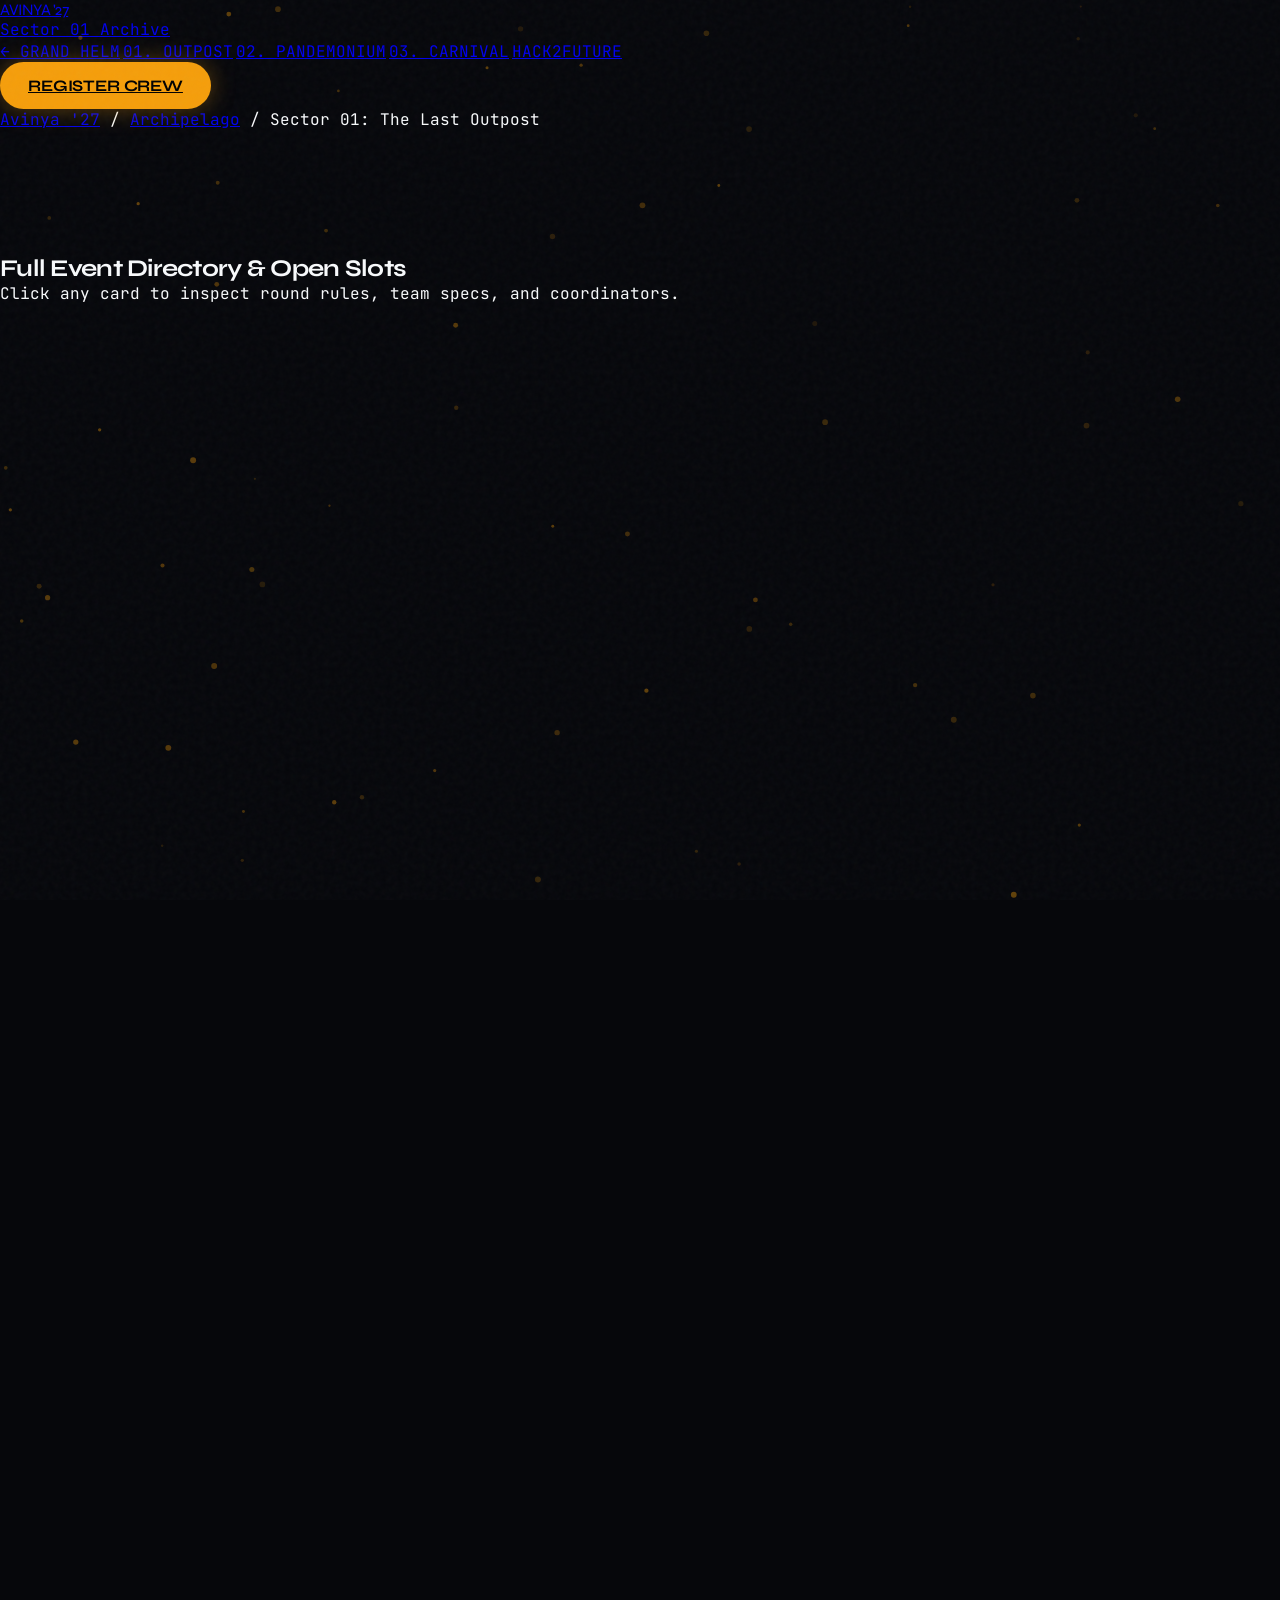
==== day1.html @ 75ce237c "feat: complete multi-page Apple architecture with dedicated subpages, uncharted slots, and full even" ====
<!DOCTYPE html>
<html lang="en" class="scroll-smooth">
<head>
  <meta charset="UTF-8">
  <meta name="viewport" content="width=device-width, initial-scale=1.0">
  <title>Day 1: The Last Outpost | AVINYA '27 - IIIT Dharwad</title>
  <script src="https://cdn.tailwindcss.com"></script>
  <script src="https://unpkg.com/lucide@latest"></script>
  <script src="https://cdnjs.cloudflare.com/ajax/libs/gsap/3.12.5/gsap.min.js"></script>
  <script src="https://cdnjs.cloudflare.com/ajax/libs/gsap/3.12.5/ScrollTrigger.min.js"></script>
  <link rel="stylesheet" href="styles.css">
  <style>:root { --current-accent: #F59E0B; --current-glow: rgba(245, 158, 11, 0.35); }</style>
</head>
<body class="bg-[#06070B] text-slate-100 antialiased selection:bg-amber-500 selection:text-black">

  <div id="page-curtain" class="page-curtain is-active"></div>
  <canvas id="ambient-canvas"></canvas>
  <div class="noise-overlay"></div>

  <!-- Shared Apple-Style Header -->
  <header class="fixed top-0 left-0 right-0 z-40 px-4 sm:px-8 py-4 backdrop-blur-xl bg-[#06070B]/75 border-b border-white/10">
    <div class="max-w-7xl mx-auto flex items-center justify-between">
      <a href="index.html" class="flex items-center gap-3">
        <div class="w-10 h-10 rounded-xl bg-amber-500/20 border border-amber-500/40 p-0.5 flex items-center justify-center text-amber-400">
          <i data-lucide="compass" class="w-5 h-5"></i>
        </div>
        <div>
          <div class="font-display font-black text-lg text-white">AVINYA '27</div>
          <p class="text-[10px] font-mono tracking-widest text-amber-400 uppercase">Sector 01 Archive</p>
        </div>
      </a>

      <nav class="hidden md:flex items-center gap-1 bg-white/5 border border-white/10 px-4 py-1.5 rounded-full backdrop-blur-lg">
        <a href="index.html" class="px-3 py-1.5 text-xs font-mono text-slate-400 hover:text-white transition-colors">&larr; GRAND HELM</a>
        <span class="w-px h-3 bg-white/20 mx-1"></span>
        <a href="day1.html" class="px-3 py-1.5 text-xs font-mono font-bold text-amber-400 bg-white/10 rounded-full">01. OUTPOST</a>
        <a href="day2.html" class="px-3 py-1.5 text-xs font-mono text-slate-300 hover:text-pink-400 transition-colors">02. PANDEMONIUM</a>
        <a href="day3.html" class="px-3 py-1.5 text-xs font-mono text-slate-300 hover:text-yellow-400 transition-colors">03. CARNIVAL</a>
        <a href="hack2future.html" class="px-3 py-1.5 text-xs font-mono text-sky-400 hover:text-sky-300 transition-colors">HACK2FUTURE</a>
      </nav>

      <a href="https://forms.gle/avinya27-register" target="_blank" class="btn-primary text-xs !py-2.5 !px-5 inline-flex items-center gap-2">
        <span>REGISTER CREW</span>
        <i data-lucide="arrow-up-right" class="w-3.5 h-3.5"></i>
      </a>
    </div>
  </header>

  <main class="relative z-10 pt-28 pb-24 px-4 sm:px-6 max-w-7xl mx-auto">
    
    <!-- Breadcrumb -->
    <div class="flex items-center gap-2 text-xs font-mono text-slate-400 mb-8">
      <a href="index.html" class="hover:text-amber-400">Avinya '27</a>
      <span>/</span>
      <a href="index.html#day1" class="hover:text-amber-400">Archipelago</a>
      <span>/</span>
      <span class="text-amber-400">Sector 01: The Last Outpost</span>
    </div>

    <!-- Hero Header -->
    <div class="apple-reveal mb-16">
      <span class="px-3 py-1 rounded bg-amber-500/10 text-amber-400 border border-amber-500/30 text-xs font-mono font-bold inline-block mb-3">
        DAY 01 ARCHIVE // FRIDAY, MARCH 12, 2027
      </span>
      <h1 class="font-display font-black text-5xl sm:text-7xl text-white uppercase tracking-tight mb-4">
        THE LAST <span class="text-amber-400">OUTPOST</span>
      </h1>
      <p class="text-slate-300 font-body text-lg max-w-3xl leading-relaxed mb-6">
        A Dune-inspired desert citadel testing raw algorithmic computation, cybersecurity warfare, and autonomous rover engineering. Powered by Velocity Coding Club, IEEE Student Branch, and the VLSI Society of IIIT Dharwad.
      </p>

      <div class="flex flex-wrap items-center gap-4 text-xs font-mono">
        <span class="px-3 py-1.5 rounded-xl bg-white/5 border border-white/10 text-slate-300">
          📍 Computing Complex & Central Arena
        </span>
        <span class="px-3 py-1.5 rounded-xl bg-amber-500/10 border border-amber-500/30 text-amber-400 font-bold">
          Total Day Bounty: ₹1,70,000+
        </span>
        <span class="px-3 py-1.5 rounded-xl bg-white/5 border border-white/10 text-emerald-400">
          8 Active Protocols & Workshops
        </span>
      </div>
    </div>

    <!-- Event Grid (8+ events populated dynamically) -->
    <div class="mb-20">
      <div class="flex items-center justify-between mb-8 pb-4 border-b border-white/10">
        <div>
          <h2 class="font-display font-bold text-2xl text-white">Full Event Directory & Open Slots</h2>
          <p class="text-xs font-mono text-slate-400">Click any card to inspect round rules, team specs, and coordinators.</p>
        </div>
      </div>
      <div class="grid grid-cols-1 md:grid-cols-2 lg:grid-cols-4 gap-6" id="day1-events-grid"></div>
    </div>

    <!-- Coordinator & Helpdesk Directory -->
    <div class="apple-reveal p-8 rounded-3xl glass-panel border border-amber-500/20 mb-16">
      <h3 class="font-display font-bold text-xl text-white mb-6 flex items-center gap-2">
        <i data-lucide="users" class="w-5 h-5 text-amber-400"></i>
        <span>Sector 01 Command & Coordinators</span>
      </h3>
      <div class="grid grid-cols-1 md:grid-cols-2 gap-4 font-mono text-xs">
        <div class="p-4 rounded-xl bg-black/40 border border-white/5">
          <span class="text-amber-400 font-bold block mb-1">Aarav Sharma</span>
          <span class="text-slate-400 block mb-2">Overall Student Lead (Velocity Coding Club)</span>
          <div class="text-slate-300 flex items-center gap-4">
            <span>📞 +91 98765 43210</span>
            <span>✉️ aarav.velocity@iiitdwd.ac.in</span>
          </div>
        </div>
        <div class="p-4 rounded-xl bg-black/40 border border-white/5">
          <span class="text-amber-400 font-bold block mb-1">Dr. K. Venkatesh</span>
          <span class="text-slate-400 block mb-2">Faculty Advisor (Dept. of Computer Science)</span>
          <div class="text-slate-300 flex items-center gap-4">
            <span>🏛️ Academic Block 1</span>
            <span>✉️ kvenkatesh@iiitdwd.ac.in</span>
          </div>
        </div>
      </div>
    </div>

    <!-- Next Island Navigation Banner -->
    <div class="apple-reveal p-6 rounded-2xl bg-gradient-to-r from-pink-950/40 via-purple-950/20 to-transparent border border-pink-500/30 flex flex-col sm:flex-row items-start sm:items-center justify-between gap-4">
      <div>
        <span class="text-[10px] font-mono text-pink-400 uppercase tracking-widest block">Next Destination</span>
        <h4 class="font-display font-bold text-xl text-white">Sail to Day 02: The Pandemonium &rarr;</h4>
      </div>
      <a href="day2.html" class="btn-primary !bg-pink-500 !shadow-pink-500/30 text-xs">
        ENTER SECTOR 02
      </a>
    </div>

  </main>

  <!-- Modal -->
  <div id="event-modal-backdrop" class="event-modal-backdrop" onclick="window.closeEventModal()"></div>
  <div id="event-modal-content" class="event-modal-content p-6 sm:p-8">
    <div class="flex items-start justify-between gap-4 mb-4">
      <div>
        <span id="modal-category" class="px-2.5 py-1 rounded bg-amber-500/20 text-amber-300 font-mono text-xs border border-amber-500/30 mb-2 inline-block">CATEGORY</span>
        <h3 id="modal-title" class="font-display font-black text-2xl sm:text-3xl text-white">Event Title</h3>
      </div>
      <button onclick="window.closeEventModal()" class="w-9 h-9 rounded-full bg-white/10 flex items-center justify-center text-slate-300">
        <i data-lucide="x" class="w-5 h-5"></i>
      </button>
    </div>
    <div class="rounded-2xl overflow-hidden mb-6 aspect-video max-h-[220px] border border-white/10">
      <img id="modal-image" src="" alt="Event Banner" class="w-full h-full object-cover">
    </div>
    <div class="grid grid-cols-2 sm:grid-cols-3 gap-3 mb-6 font-mono text-xs">
      <div class="p-3 rounded-xl bg-white/5 border border-white/10">
        <span class="text-slate-400 block mb-1">Time</span>
        <span id="modal-time" class="text-white font-semibold">10:00 AM</span>
      </div>
      <div class="p-3 rounded-xl bg-white/5 border border-white/10">
        <span class="text-slate-400 block mb-1">Venue</span>
        <span id="modal-venue" class="text-white font-semibold">Main Lab</span>
      </div>
      <div class="p-3 rounded-xl bg-white/5 border border-white/10 col-span-2 sm:col-span-1">
        <span class="text-slate-400 block mb-1">Cash Bounty</span>
        <span id="modal-bounty" class="text-amber-400 font-bold">₹30,000</span>
      </div>
    </div>
    <div class="mb-5">
      <h4 class="text-xs font-mono uppercase text-slate-400 mb-2">Event Brief</h4>
      <p id="modal-summary" class="text-sm text-slate-300 font-body leading-relaxed"></p>
    </div>
    <div class="mb-5">
      <h4 class="text-xs font-mono uppercase text-slate-400 mb-2">Rounds & Guidelines</h4>
      <ul id="modal-rounds" class="space-y-1.5 text-xs text-slate-300 font-body list-disc list-inside"></ul>
    </div>
    <div class="mb-6 p-3 rounded-xl bg-white/5 border border-white/10 flex items-center justify-between text-xs font-mono">
      <span class="text-slate-400">Coordinator:</span>
      <span id="modal-coordinator" class="text-amber-400 font-semibold">Devansh Patel</span>
    </div>
    <div class="flex items-center justify-end gap-3 pt-4 border-t border-white/10">
      <button onclick="window.closeEventModal()" class="px-5 py-2.5 rounded-full text-xs font-mono text-slate-400 hover:text-white">DISMISS</button>
      <a href="https://forms.gle/avinya27-register" target="_blank" class="btn-primary text-xs !py-2.5 !px-6">REGISTER CREW</a>
    </div>
  </div>

  <script src="events-data.js"></script>
  <script src="app.js"></script>
  <script>
    // Lock particle mode to Dune Desert for Day 1 Page
    window.addEventListener('load', () => {
      if (window.setParticleMode) window.setParticleMode('dune');
    });
  </script>
</body>
</html>
---- styles.css ----
@import url('https://fonts.googleapis.com/css2?family=JetBrains+Mono:wght@300;400;500;700&family=Plus+Jakarta+Sans:wght@300;400;500;600;700;800&family=Syne:wght@500;700;800;900&display=swap');

/* ==========================================================================
   GLOBAL RESET & THEME TOKENS
   ========================================================================== */
:root {
  --font-display: 'Syne', -apple-system, BlinkMacSystemFont, sans-serif;
  --font-body: 'Plus Jakarta Sans', -apple-system, BlinkMacSystemFont, sans-serif;
  --font-mono: 'JetBrains Mono', monospace;

  --current-accent: #F59E0B;
  --current-glow: rgba(245, 158, 11, 0.35);
  --bg-deep: #06070B;
  --card-bg: rgba(14, 16, 25, 0.82);
  --card-border: rgba(255, 255, 255, 0.08);
}

* {
  box-sizing: border-box;
  margin: 0;
  padding: 0;
  -webkit-font-smoothing: antialiased;
  -moz-osx-font-smoothing: grayscale;
}

html {
  scroll-behavior: smooth;
  background-color: var(--bg-deep);
  color: #F8FAFC;
  font-family: var(--font-body);
}

body {
  overflow-x: hidden;
  position: relative;
  background-color: var(--bg-deep);
}

/* Custom Selection */
::selection {
  background: var(--current-accent);
  color: #000;
}

/* Custom Apple-grade Scrollbar */
::-webkit-scrollbar {
  width: 6px;
}
::-webkit-scrollbar-track {
  background: #090A0F;
}
::-webkit-scrollbar-thumb {
  background: rgba(255, 255, 255, 0.2);
  border-radius: 9999px;
  transition: background 0.3s ease;
}
::-webkit-scrollbar-thumb:hover {
  background: var(--current-accent);
}

/* ==========================================================================
   APPLE CINEMA-WIPE TRANSITION CURTAIN
   ========================================================================== */
.page-curtain {
  position: fixed;
  inset: 0;
  background: #06070B;
  z-index: 999;
  pointer-events: none;
  opacity: 0;
  transition: opacity 0.3s cubic-bezier(0.16, 1, 0.3, 1);
}

.page-curtain.is-active {
  opacity: 1;
  pointer-events: auto;
}

/* ==========================================================================
   TYPOGRAPHY
   ========================================================================== */
.font-display {
  font-family: var(--font-display);
  letter-spacing: -0.03em;
}

.font-body {
  font-family: var(--font-body);
}

.font-mono {
  font-family: var(--font-mono);
}

/* Text Shimmer Effect */
.text-shimmer {
  background: linear-gradient(
    90deg,
    rgba(255, 255, 255, 0.8) 0%,
    rgba(255, 255, 255, 1) 40%,
    var(--current-accent) 50%,
    rgba(255, 255, 255, 1) 60%,
    rgba(255, 255, 255, 0.8) 100%
  );
  background-size: 200% auto;
  color: transparent;
  -webkit-background-clip: text;
  background-clip: text;
  animation: shimmer 6s linear infinite;
}

@keyframes shimmer {
  to {
    background-position: 200% center;
  }
}

/* Apple-style Blur-Up Text Reveal */
.apple-reveal {
  opacity: 0;
  transform: translateY(24px) scale(0.98);
  filter: blur(10px);
  transition: opacity 0.8s cubic-bezier(0.16, 1, 0.3, 1),
              transform 0.8s cubic-bezier(0.16, 1, 0.3, 1),
              filter 0.8s cubic-bezier(0.16, 1, 0.3, 1);
}

.apple-reveal.is-visible {
  opacity: 1;
  transform: translateY(0) scale(1);
  filter: blur(0);
}

/* ==========================================================================
   ATMOSPHERIC CANVASES & NOISE
   ========================================================================== */
#ambient-canvas {
  position: fixed;
  top: 0;
  left: 0;
  width: 100vw;
  height: 100vh;
  pointer-events: none;
  z-index: 1;
  opacity: 0.7;
}

.noise-overlay {
  position: fixed;
  top: 0;
  left: 0;
  width: 100vw;
  height: 100vh;
  pointer-events: none;
  z-index: 2;
  opacity: 0.035;
  background-image: url("data:image/svg+xml,%3Csvg viewBox='0 0 200 200' xmlns='http://www.w3.org/2000/svg'%3E%3Cfilter id='noiseFilter'%3E%3CfeTurbulence type='fractalNoise' baseFrequency='0.8' numOctaves='3' stitchTiles='stitch'/%3E%3C/filter%3E%3Crect width='100%25' height='100%25' filter='url(%23noiseFilter)'/%3E%3C/svg%3E");
}

/* ==========================================================================
   GLASSMORPHISM & BORDERS
   ========================================================================== */
.glass-panel {
  background: var(--card-bg);
  backdrop-filter: blur(20px);
  -webkit-backdrop-filter: blur(20px);
  border: 1px solid var(--card-border);
}

.glass-pill {
  background: rgba(12, 14, 22, 0.85);
  backdrop-filter: blur(24px);
  -webkit-backdrop-filter: blur(24px);
  border: 1px solid rgba(255, 255, 255, 0.12);
  box-shadow: 0 20px 40px -15px rgba(0, 0, 0, 0.7),
              0 0 30px -10px var(--current-glow);
}

/* Dynamic Border Beam Effect */
.border-beam-card {
  position: relative;
  overflow: hidden;
  transition: transform 0.4s cubic-bezier(0.16, 1, 0.3, 1),
              box-shadow 0.4s cubic-bezier(0.16, 1, 0.3, 1),
              border-color 0.4s ease;
}

.border-beam-card:hover {
  transform: translateY(-4px);
  box-shadow: 0 20px 35px -10px var(--current-glow);
  border-color: rgba(255, 255, 255, 0.22);
}

/* Uncharted Open Slot Card (Placeholders for upcoming club events) */
.uncharted-slot-card {
  border: 2px dashed rgba(255, 255, 255, 0.15);
  background: rgba(255, 255, 255, 0.02);
  transition: all 0.3s ease;
}

.uncharted-slot-card:hover {
  border-color: var(--current-accent);
  background: rgba(255, 255, 255, 0.04);
  transform: translateY(-3px);
}

/* ==========================================================================
   LOG POSE GYRO HUD COMPONENT (ONE PIECE X APPLE)
   ========================================================================== */
.logpose-dock {
  position: fixed;
  bottom: 24px;
  left: 50%;
  transform: translateX(-50%);
  z-index: 50;
  transition: all 0.4s cubic-bezier(0.16, 1, 0.3, 1);
}

.dial-sphere {
  position: relative;
  width: 44px;
  height: 44px;
  border-radius: 50%;
  background: radial-gradient(circle at 35% 35%, rgba(255, 255, 255, 0.18), rgba(0, 0, 0, 0.85));
  border: 1.5px solid rgba(255, 255, 255, 0.18);
  box-shadow: inset 0 2px 6px rgba(255, 255, 255, 0.2),
              inset 0 -3px 8px rgba(0, 0, 0, 0.8);
  display: flex;
  align-items: center;
  justify-content: center;
  cursor: pointer;
  transition: all 0.3s ease;
}

.dial-sphere:hover {
  border-color: var(--current-accent);
  box-shadow: 0 0 16px var(--current-glow);
}

.dial-sphere.is-active {
  border-color: var(--current-accent);
  box-shadow: 0 0 22px var(--current-glow),
              inset 0 0 10px var(--current-glow);
}

.dial-needle {
  position: absolute;
  width: 3px;
  height: 28px;
  border-radius: 9999px;
  background: linear-gradient(to top, rgba(255,255,255,0.2) 50%, var(--current-accent) 50%);
  transform-origin: center center;
  transition: transform 0.6s cubic-bezier(0.34, 1.56, 0.64, 1);
}

.dial-sphere.is-active .dial-needle {
  animation: needleTremble 0.25s infinite ease-in-out alternate;
}

@keyframes needleTremble {
  0% { transform: rotate(calc(var(--angle, 0deg) - 3deg)); }
  100% { transform: rotate(calc(var(--angle, 0deg) + 3deg)); }
}

/* ==========================================================================
   WANTED BOUNTY CARD & DETAILS
   ========================================================================== */
.bounty-tag {
  font-family: var(--font-mono);
  font-weight: 700;
  letter-spacing: 0.05em;
  color: var(--current-accent);
  background: rgba(245, 158, 11, 0.1);
  border: 1px solid rgba(245, 158, 11, 0.3);
  padding: 4px 10px;
  border-radius: 6px;
}

/* ==========================================================================
   EVENT DOSSIER MODAL / MOBILE BOTTOM SHEET
   ========================================================================== */
.event-modal-backdrop {
  position: fixed;
  inset: 0;
  background: rgba(0, 0, 0, 0.8);
  backdrop-filter: blur(16px);
  -webkit-backdrop-filter: blur(16px);
  z-index: 100;
  opacity: 0;
  pointer-events: none;
  transition: opacity 0.3s ease;
}

.event-modal-backdrop.is-open {
  opacity: 1;
  pointer-events: auto;
}

.event-modal-content {
  position: fixed;
  z-index: 101;
  background: #0C0E16;
  border: 1px solid rgba(255, 255, 255, 0.15);
  box-shadow: 0 25px 60px -15px rgba(0, 0, 0, 0.9);
  transition: transform 0.4s cubic-bezier(0.16, 1, 0.3, 1),
              opacity 0.4s cubic-bezier(0.16, 1, 0.3, 1);
}

@media (min-width: 768px) {
  .event-modal-content {
    top: 50%;
    left: 50%;
    transform: translate(-50%, -46%) scale(0.96);
    width: 90%;
    max-width: 720px;
    max-height: 88vh;
    border-radius: 24px;
    opacity: 0;
    pointer-events: none;
    overflow-y: auto;
  }
  .event-modal-backdrop.is-open + .event-modal-content {
    transform: translate(-50%, -50%) scale(1);
    opacity: 1;
    pointer-events: auto;
  }
}

@media (max-width: 767px) {
  .event-modal-content {
    bottom: 0;
    left: 0;
    right: 0;
    width: 100%;
    max-height: 85vh;
    border-radius: 28px 28px 0 0;
    transform: translateY(100%);
    overflow-y: auto;
    pointer-events: none;
  }
  .event-modal-backdrop.is-open + .event-modal-content {
    transform: translateY(0);
    pointer-events: auto;
  }
  .logpose-dock {
    bottom: 16px;
    width: calc(100% - 24px);
    max-width: 380px;
  }
}

/* Button Shimmer */
.btn-primary {
  position: relative;
  display: inline-flex;
  align-items: center;
  justify-content: center;
  font-family: var(--font-display);
  font-weight: 700;
  letter-spacing: -0.01em;
  padding: 14px 28px;
  border-radius: 9999px;
  color: #000;
  background: var(--current-accent);
  box-shadow: 0 0 25px var(--current-glow);
  transition: all 0.3s cubic-bezier(0.16, 1, 0.3, 1);
  overflow: hidden;
}

.btn-primary:hover {
  transform: translateY(-2px) scale(1.02);
  box-shadow: 0 0 35px var(--current-accent);
}

.btn-primary:active {
  transform: translateY(0) scale(0.98);
}

.btn-secondary {
  position: relative;
  display: inline-flex;
  align-items: center;
  justify-content: center;
  font-family: var(--font-body);
  font-weight: 600;
  padding: 14px 28px;
  border-radius: 9999px;
  color: #F8FAFC;
  background: rgba(255, 255, 255, 0.05);
  border: 1px solid rgba(255, 255, 255, 0.15);
  backdrop-filter: blur(12px);
  transition: all 0.3s ease;
}

.btn-secondary:hover {
  background: rgba(255, 255, 255, 0.1);
  border-color: rgba(255, 255, 255, 0.3);
  transform: translateY(-2px);
}
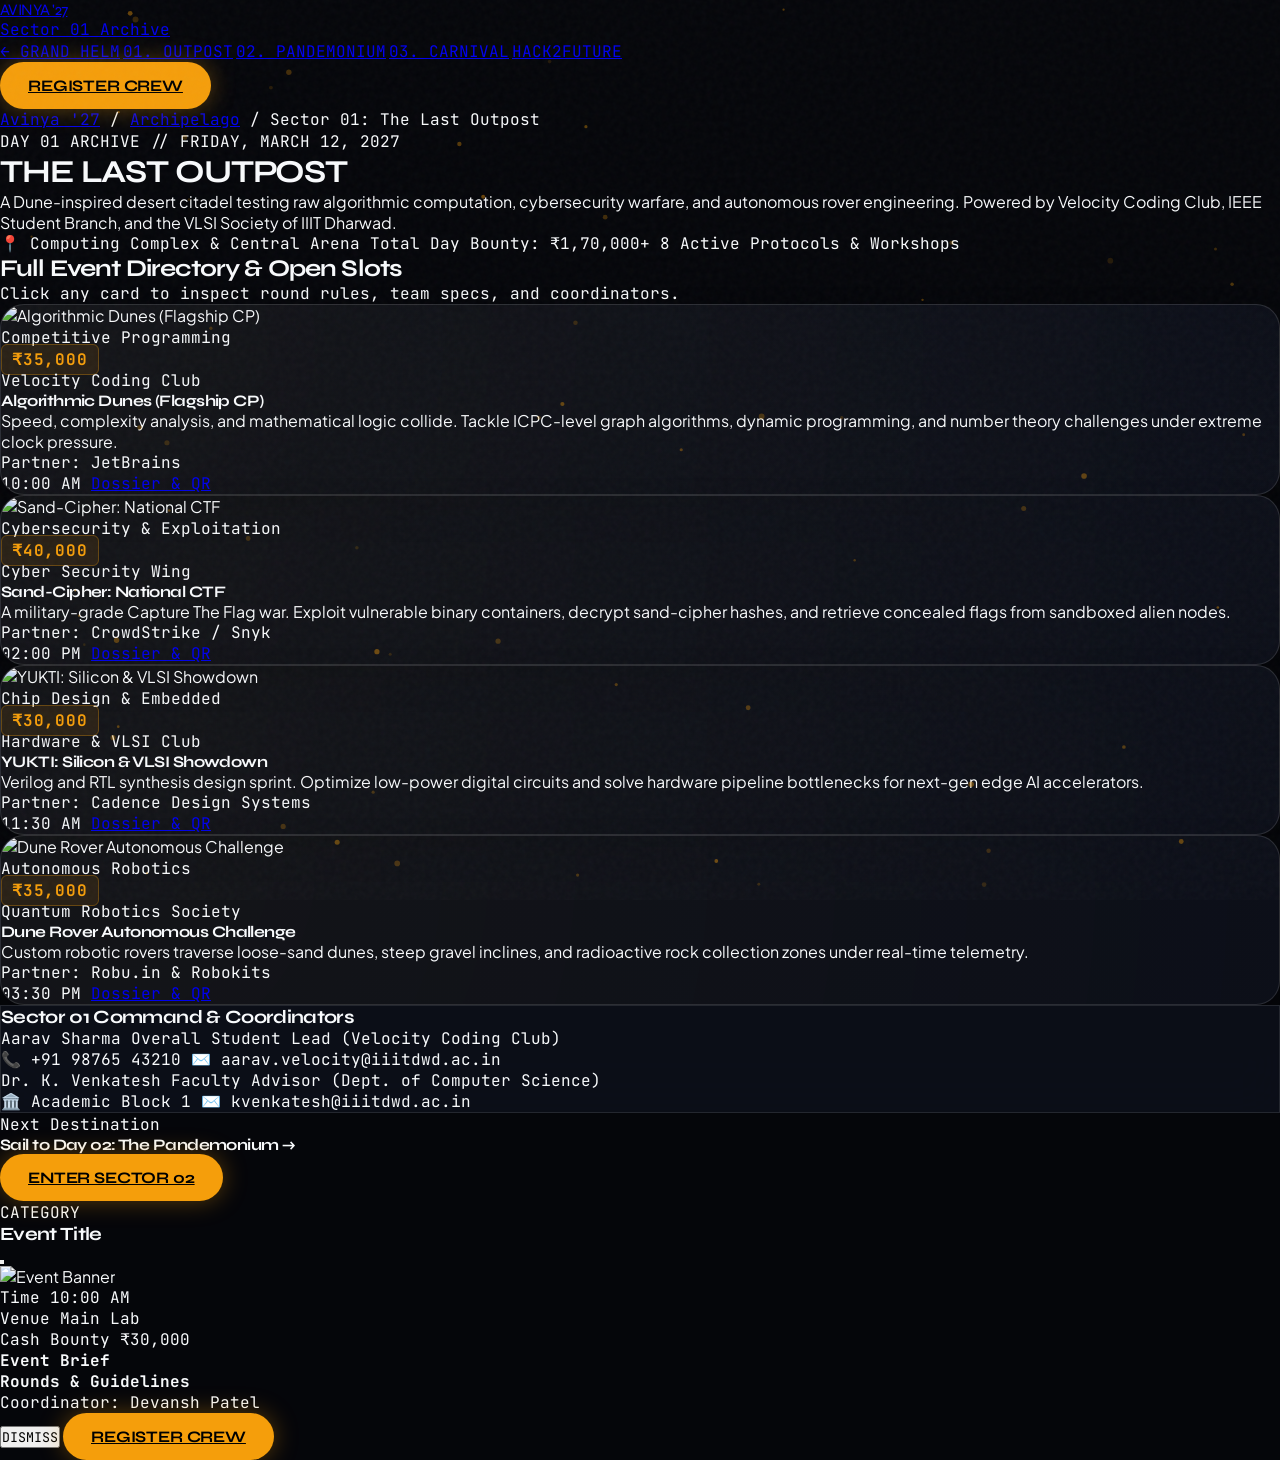
==== commit 0f1f4bf7: "fix: remove active curtain overlay and ensure safe instant rendering on deployment" ====
--- a/day1.html
+++ b/day1.html
@@ -13,7 +13,7 @@
 </head>
 <body class="bg-[#06070B] text-slate-100 antialiased selection:bg-amber-500 selection:text-black">
 
-  <div id="page-curtain" class="page-curtain is-active"></div>
+  <div id="page-curtain" class="page-curtain"></div>
   <canvas id="ambient-canvas"></canvas>
   <div class="noise-overlay"></div>
 
--- a/styles.css
+++ b/styles.css
@@ -1,8 +1,5 @@
 @import url('https://fonts.googleapis.com/css2?family=JetBrains+Mono:wght@300;400;500;700&family=Plus+Jakarta+Sans:wght@300;400;500;600;700;800&family=Syne:wght@500;700;800;900&display=swap');
 
-/* ==========================================================================
-   GLOBAL RESET & THEME TOKENS
-   ========================================================================== */
 :root {
   --font-display: 'Syne', -apple-system, BlinkMacSystemFont, sans-serif;
   --font-body: 'Plus Jakarta Sans', -apple-system, BlinkMacSystemFont, sans-serif;
@@ -10,9 +7,9 @@
 
   --current-accent: #F59E0B;
   --current-glow: rgba(245, 158, 11, 0.35);
-  --bg-deep: #06070B;
-  --card-bg: rgba(14, 16, 25, 0.82);
-  --card-border: rgba(255, 255, 255, 0.08);
+  --bg-deep: #05060A;
+  --card-bg: rgba(13, 16, 26, 0.9);
+  --card-border: rgba(255, 255, 255, 0.1);
 }
 
 * {
@@ -34,54 +31,49 @@
   overflow-x: hidden;
   position: relative;
   background-color: var(--bg-deep);
-}
-
-/* Custom Selection */
+  min-height: 100vh;
+}
+
 ::selection {
   background: var(--current-accent);
   color: #000;
 }
 
-/* Custom Apple-grade Scrollbar */
 ::-webkit-scrollbar {
   width: 6px;
 }
 ::-webkit-scrollbar-track {
-  background: #090A0F;
+  background: #08090E;
 }
 ::-webkit-scrollbar-thumb {
-  background: rgba(255, 255, 255, 0.2);
+  background: rgba(255, 255, 255, 0.22);
   border-radius: 9999px;
-  transition: background 0.3s ease;
 }
 ::-webkit-scrollbar-thumb:hover {
   background: var(--current-accent);
 }
 
-/* ==========================================================================
-   APPLE CINEMA-WIPE TRANSITION CURTAIN
-   ========================================================================== */
+/* Never block view on initial load */
 .page-curtain {
   position: fixed;
   inset: 0;
-  background: #06070B;
+  background: #05060A;
   z-index: 999;
   pointer-events: none;
   opacity: 0;
   transition: opacity 0.3s cubic-bezier(0.16, 1, 0.3, 1);
+  display: none;
 }
 
 .page-curtain.is-active {
+  display: block;
   opacity: 1;
   pointer-events: auto;
 }
 
-/* ==========================================================================
-   TYPOGRAPHY
-   ========================================================================== */
 .font-display {
   font-family: var(--font-display);
-  letter-spacing: -0.03em;
+  letter-spacing: -0.035em;
 }
 
 .font-body {
@@ -92,15 +84,14 @@
   font-family: var(--font-mono);
 }
 
-/* Text Shimmer Effect */
 .text-shimmer {
   background: linear-gradient(
     90deg,
-    rgba(255, 255, 255, 0.8) 0%,
-    rgba(255, 255, 255, 1) 40%,
+    rgba(255, 255, 255, 0.85) 0%,
+    rgba(255, 255, 255, 1) 35%,
     var(--current-accent) 50%,
-    rgba(255, 255, 255, 1) 60%,
-    rgba(255, 255, 255, 0.8) 100%
+    rgba(255, 255, 255, 1) 65%,
+    rgba(255, 255, 255, 0.85) 100%
   );
   background-size: 200% auto;
   color: transparent;
@@ -115,25 +106,16 @@
   }
 }
 
-/* Apple-style Blur-Up Text Reveal */
+/* NEVER default to invisible 0 opacity! */
 .apple-reveal {
-  opacity: 0;
-  transform: translateY(24px) scale(0.98);
-  filter: blur(10px);
+  opacity: 1;
+  transform: translateY(0) scale(1);
+  filter: blur(0);
   transition: opacity 0.8s cubic-bezier(0.16, 1, 0.3, 1),
               transform 0.8s cubic-bezier(0.16, 1, 0.3, 1),
               filter 0.8s cubic-bezier(0.16, 1, 0.3, 1);
 }
 
-.apple-reveal.is-visible {
-  opacity: 1;
-  transform: translateY(0) scale(1);
-  filter: blur(0);
-}
-
-/* ==========================================================================
-   ATMOSPHERIC CANVASES & NOISE
-   ========================================================================== */
 #ambient-canvas {
   position: fixed;
   top: 0;
@@ -142,7 +124,7 @@
   height: 100vh;
   pointer-events: none;
   z-index: 1;
-  opacity: 0.7;
+  opacity: 0.75;
 }
 
 .noise-overlay {
@@ -157,56 +139,62 @@
   background-image: url("data:image/svg+xml,%3Csvg viewBox='0 0 200 200' xmlns='http://www.w3.org/2000/svg'%3E%3Cfilter id='noiseFilter'%3E%3CfeTurbulence type='fractalNoise' baseFrequency='0.8' numOctaves='3' stitchTiles='stitch'/%3E%3C/filter%3E%3Crect width='100%25' height='100%25' filter='url(%23noiseFilter)'/%3E%3C/svg%3E");
 }
 
-/* ==========================================================================
-   GLASSMORPHISM & BORDERS
-   ========================================================================== */
 .glass-panel {
   background: var(--card-bg);
-  backdrop-filter: blur(20px);
-  -webkit-backdrop-filter: blur(20px);
-  border: 1px solid var(--card-border);
-}
-
-.glass-pill {
-  background: rgba(12, 14, 22, 0.85);
   backdrop-filter: blur(24px);
   -webkit-backdrop-filter: blur(24px);
+  border: 1px solid var(--card-border);
+}
+
+.glass-pill {
+  background: rgba(11, 14, 23, 0.9);
+  backdrop-filter: blur(28px);
+  -webkit-backdrop-filter: blur(28px);
+  border: 1px solid rgba(255, 255, 255, 0.15);
+  box-shadow: 0 24px 48px -15px rgba(0, 0, 0, 0.8),
+              0 0 32px -10px var(--current-glow);
+}
+
+.island-atoll-card {
+  position: relative;
+  background: radial-gradient(circle at 10% 20%, rgba(255, 255, 255, 0.06), rgba(13, 16, 26, 0.95));
+  border: 1.5px solid rgba(255, 255, 255, 0.12);
+  border-radius: 24px;
+  overflow: hidden;
+  transition: transform 0.45s cubic-bezier(0.16, 1, 0.3, 1),
+              box-shadow 0.45s cubic-bezier(0.16, 1, 0.3, 1),
+              border-color 0.45s ease;
+  box-shadow: 0 15px 35px -10px rgba(0, 0, 0, 0.6);
+}
+
+.island-atoll-card:hover {
+  transform: translateY(-6px) scale(1.015);
+  border-color: var(--current-accent);
+  box-shadow: 0 25px 45px -12px var(--current-glow),
+              0 0 20px -5px var(--current-glow);
+}
+
+.archipelago-map-container {
+  position: relative;
+  width: 100%;
+  background: radial-gradient(ellipse at center, rgba(16, 24, 40, 0.6) 0%, rgba(5, 6, 10, 0.95) 80%);
   border: 1px solid rgba(255, 255, 255, 0.12);
-  box-shadow: 0 20px 40px -15px rgba(0, 0, 0, 0.7),
-              0 0 30px -10px var(--current-glow);
-}
-
-/* Dynamic Border Beam Effect */
-.border-beam-card {
-  position: relative;
+  border-radius: 36px;
   overflow: hidden;
-  transition: transform 0.4s cubic-bezier(0.16, 1, 0.3, 1),
-              box-shadow 0.4s cubic-bezier(0.16, 1, 0.3, 1),
-              border-color 0.4s ease;
-}
-
-.border-beam-card:hover {
-  transform: translateY(-4px);
-  box-shadow: 0 20px 35px -10px var(--current-glow);
-  border-color: rgba(255, 255, 255, 0.22);
-}
-
-/* Uncharted Open Slot Card (Placeholders for upcoming club events) */
-.uncharted-slot-card {
-  border: 2px dashed rgba(255, 255, 255, 0.15);
-  background: rgba(255, 255, 255, 0.02);
-  transition: all 0.3s ease;
-}
-
-.uncharted-slot-card:hover {
-  border-color: var(--current-accent);
-  background: rgba(255, 255, 255, 0.04);
-  transform: translateY(-3px);
-}
-
-/* ==========================================================================
-   LOG POSE GYRO HUD COMPONENT (ONE PIECE X APPLE)
-   ========================================================================== */
+  box-shadow: 0 30px 70px -20px rgba(0, 0, 0, 0.9),
+              inset 0 0 50px rgba(0, 0, 0, 0.8);
+}
+
+.voyager-ship {
+  position: absolute;
+  width: 48px;
+  height: 48px;
+  transform: translate(-50%, -50%);
+  transition: transform 0.6s cubic-bezier(0.16, 1, 0.3, 1), left 0.5s ease, top 0.5s ease;
+  z-index: 30;
+  filter: drop-shadow(0 8px 16px rgba(0, 0, 0, 0.8));
+}
+
 .logpose-dock {
   position: fixed;
   bottom: 24px;
@@ -262,9 +250,6 @@
   100% { transform: rotate(calc(var(--angle, 0deg) + 3deg)); }
 }
 
-/* ==========================================================================
-   WANTED BOUNTY CARD & DETAILS
-   ========================================================================== */
 .bounty-tag {
   font-family: var(--font-mono);
   font-weight: 700;
@@ -276,80 +261,6 @@
   border-radius: 6px;
 }
 
-/* ==========================================================================
-   EVENT DOSSIER MODAL / MOBILE BOTTOM SHEET
-   ========================================================================== */
-.event-modal-backdrop {
-  position: fixed;
-  inset: 0;
-  background: rgba(0, 0, 0, 0.8);
-  backdrop-filter: blur(16px);
-  -webkit-backdrop-filter: blur(16px);
-  z-index: 100;
-  opacity: 0;
-  pointer-events: none;
-  transition: opacity 0.3s ease;
-}
-
-.event-modal-backdrop.is-open {
-  opacity: 1;
-  pointer-events: auto;
-}
-
-.event-modal-content {
-  position: fixed;
-  z-index: 101;
-  background: #0C0E16;
-  border: 1px solid rgba(255, 255, 255, 0.15);
-  box-shadow: 0 25px 60px -15px rgba(0, 0, 0, 0.9);
-  transition: transform 0.4s cubic-bezier(0.16, 1, 0.3, 1),
-              opacity 0.4s cubic-bezier(0.16, 1, 0.3, 1);
-}
-
-@media (min-width: 768px) {
-  .event-modal-content {
-    top: 50%;
-    left: 50%;
-    transform: translate(-50%, -46%) scale(0.96);
-    width: 90%;
-    max-width: 720px;
-    max-height: 88vh;
-    border-radius: 24px;
-    opacity: 0;
-    pointer-events: none;
-    overflow-y: auto;
-  }
-  .event-modal-backdrop.is-open + .event-modal-content {
-    transform: translate(-50%, -50%) scale(1);
-    opacity: 1;
-    pointer-events: auto;
-  }
-}
-
-@media (max-width: 767px) {
-  .event-modal-content {
-    bottom: 0;
-    left: 0;
-    right: 0;
-    width: 100%;
-    max-height: 85vh;
-    border-radius: 28px 28px 0 0;
-    transform: translateY(100%);
-    overflow-y: auto;
-    pointer-events: none;
-  }
-  .event-modal-backdrop.is-open + .event-modal-content {
-    transform: translateY(0);
-    pointer-events: auto;
-  }
-  .logpose-dock {
-    bottom: 16px;
-    width: calc(100% - 24px);
-    max-width: 380px;
-  }
-}
-
-/* Button Shimmer */
 .btn-primary {
   position: relative;
   display: inline-flex;
